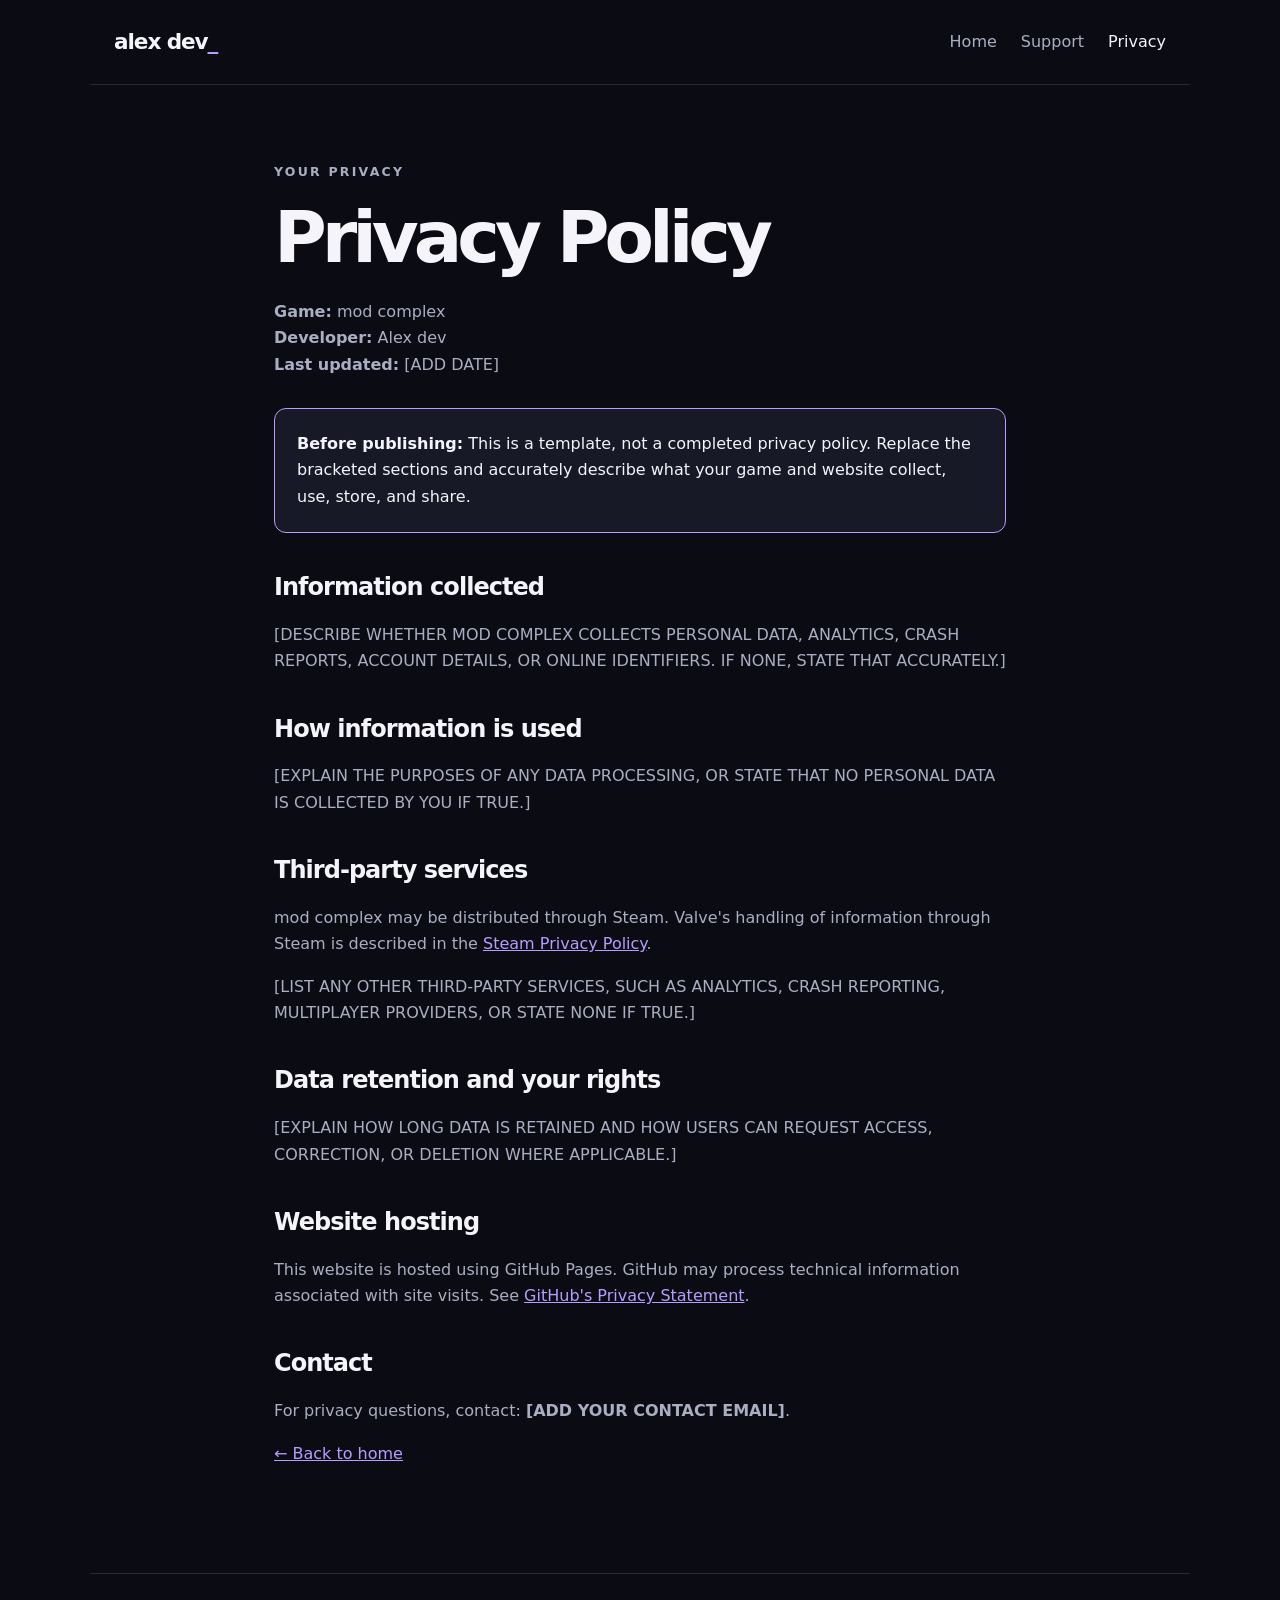
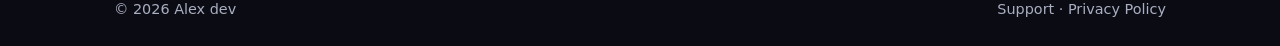
==== privacy.html @ 6298731d "first commit" ====
<!doctype html>
<html lang="en"><head><meta charset="utf-8"><meta name="viewport" content="width=device-width, initial-scale=1"><meta name="description" content="Privacy policy for mod complex by Alex dev."><title>Privacy Policy | Alex dev</title><link rel="stylesheet" href="style.css"></head>
<body><header class="site-header"><a class="brand" href="index.html">alex dev<span class="accent">_</span></a><nav aria-label="Main navigation"><a href="index.html">Home</a><a href="support.html">Support</a><a href="privacy.html" aria-current="page">Privacy</a></nav></header>
<main class="page"><p class="eyebrow">YOUR PRIVACY</p><h1>Privacy Policy</h1><p><strong>Game:</strong> mod complex<br><strong>Developer:</strong> Alex dev<br><strong>Last updated:</strong> [ADD DATE]</p><div class="notice"><strong>Before publishing:</strong> This is a template, not a completed privacy policy. Replace the bracketed sections and accurately describe what your game and website collect, use, store, and share.</div><h2>Information collected</h2><p>[DESCRIBE WHETHER MOD COMPLEX COLLECTS PERSONAL DATA, ANALYTICS, CRASH REPORTS, ACCOUNT DETAILS, OR ONLINE IDENTIFIERS. IF NONE, STATE THAT ACCURATELY.]</p><h2>How information is used</h2><p>[EXPLAIN THE PURPOSES OF ANY DATA PROCESSING, OR STATE THAT NO PERSONAL DATA IS COLLECTED BY YOU IF TRUE.]</p><h2>Third-party services</h2><p>mod complex may be distributed through Steam. Valve's handling of information through Steam is described in the <a href="https://store.steampowered.com/privacy_agreement/" target="_blank" rel="noopener noreferrer">Steam Privacy Policy</a>.</p><p>[LIST ANY OTHER THIRD-PARTY SERVICES, SUCH AS ANALYTICS, CRASH REPORTING, MULTIPLAYER PROVIDERS, OR STATE NONE IF TRUE.]</p><h2>Data retention and your rights</h2><p>[EXPLAIN HOW LONG DATA IS RETAINED AND HOW USERS CAN REQUEST ACCESS, CORRECTION, OR DELETION WHERE APPLICABLE.]</p><h2>Website hosting</h2><p>This website is hosted using GitHub Pages. GitHub may process technical information associated with site visits. See <a href="https://docs.github.com/en/site-policy/privacy-policies/github-general-privacy-statement" target="_blank" rel="noopener noreferrer">GitHub's Privacy Statement</a>.</p><h2>Contact</h2><p>For privacy questions, contact: <strong>[ADD YOUR CONTACT EMAIL]</strong>.</p><p><a href="index.html">← Back to home</a></p></main><footer><span>© 2026 Alex dev</span><span><a href="support.html">Support</a> · <a href="privacy.html">Privacy Policy</a></span></footer></body></html>
---- style.css ----
:root{color-scheme:dark;--bg:#0b0c13;--panel:#171926;--fg:#f4f4fa;--muted:#aaaec2;--accent:#b89cff}*{box-sizing:border-box}html{scroll-behavior:smooth}body{margin:0;background:var(--bg);color:var(--fg);font-family:system-ui,-apple-system,BlinkMacSystemFont,"Segoe UI",sans-serif;line-height:1.65}a{color:var(--accent)}a:hover{color:#d7c9ff}.site-header,footer{max-width:1100px;margin:auto;padding:24px;display:flex;justify-content:space-between;align-items:center;gap:20px}.site-header{border-bottom:1px solid #262837}.brand{text-decoration:none;color:var(--fg);font-weight:800;font-size:1.35rem;letter-spacing:-.05em}nav{display:flex;gap:24px}nav a,footer a{color:var(--muted);text-decoration:none}nav a[aria-current=page]{color:var(--fg)}.accent{color:var(--accent)}main{max-width:1100px;margin:auto;padding:0 24px}.hero{padding:110px 0 120px}.eyebrow{font-size:.78rem;font-weight:800;letter-spacing:.18em;color:var(--accent)}h1{font-size:clamp(2.8rem,8vw,5.7rem);letter-spacing:-.07em;line-height:1.1;margin:15px 0 22px}h2{font-size:clamp(1.5rem,4vw,2.4rem);letter-spacing:-.04em;line-height:1.2}.hero>p:not(.eyebrow){font-size:1.25rem;color:var(--muted)}.button{display:inline-block;margin-top:24px;background:var(--accent);color:#11101a;text-decoration:none;padding:12px 23px;border-radius:10px;font-weight:800}.button:hover{background:#d7c9ff;color:#11101a}.section{padding:0 0 110px}.game-card{display:grid;grid-template-columns:1fr 1fr;background:var(--panel);border:1px solid #2a2c3d;border-radius:18px;overflow:hidden}.game-art{min-height:300px;display:grid;place-items:center;background:radial-gradient(circle at 70% 20%,#51418a,#24203e 50%,#10111e);font-weight:900;font-size:clamp(2.8rem,7vw,5rem);line-height:.95;letter-spacing:-.08em;text-align:center}.game-copy{padding:45px;align-self:center}.game-copy p,.contact p,.page>p{color:var(--muted)}.pill{display:inline-block;border:1px solid #625480;border-radius:50px;padding:5px 12px;color:#d6c6ff;font-size:.82rem}.contact{border-top:1px solid #262837;padding-top:60px}.page{max-width:780px;padding-top:65px;padding-bottom:90px;min-height:70vh}.page h1{font-size:clamp(2.8rem,7vw,4.5rem)}.page h2{margin-top:40px;font-size:1.5rem}.info,.notice{background:var(--panel);border:1px solid #343449;border-radius:12px;padding:22px;margin:30px 0}.notice{border-color:#b89cff}.muted{color:var(--muted)}footer{border-top:1px solid #262837;color:var(--muted);font-size:.9rem}@media(max-width:650px){.site-header,footer{flex-wrap:wrap}nav{gap:15px}.hero{padding:75px 0 90px}.game-card{grid-template-columns:1fr}.game-art{min-height:230px}.game-copy{padding:26px}}
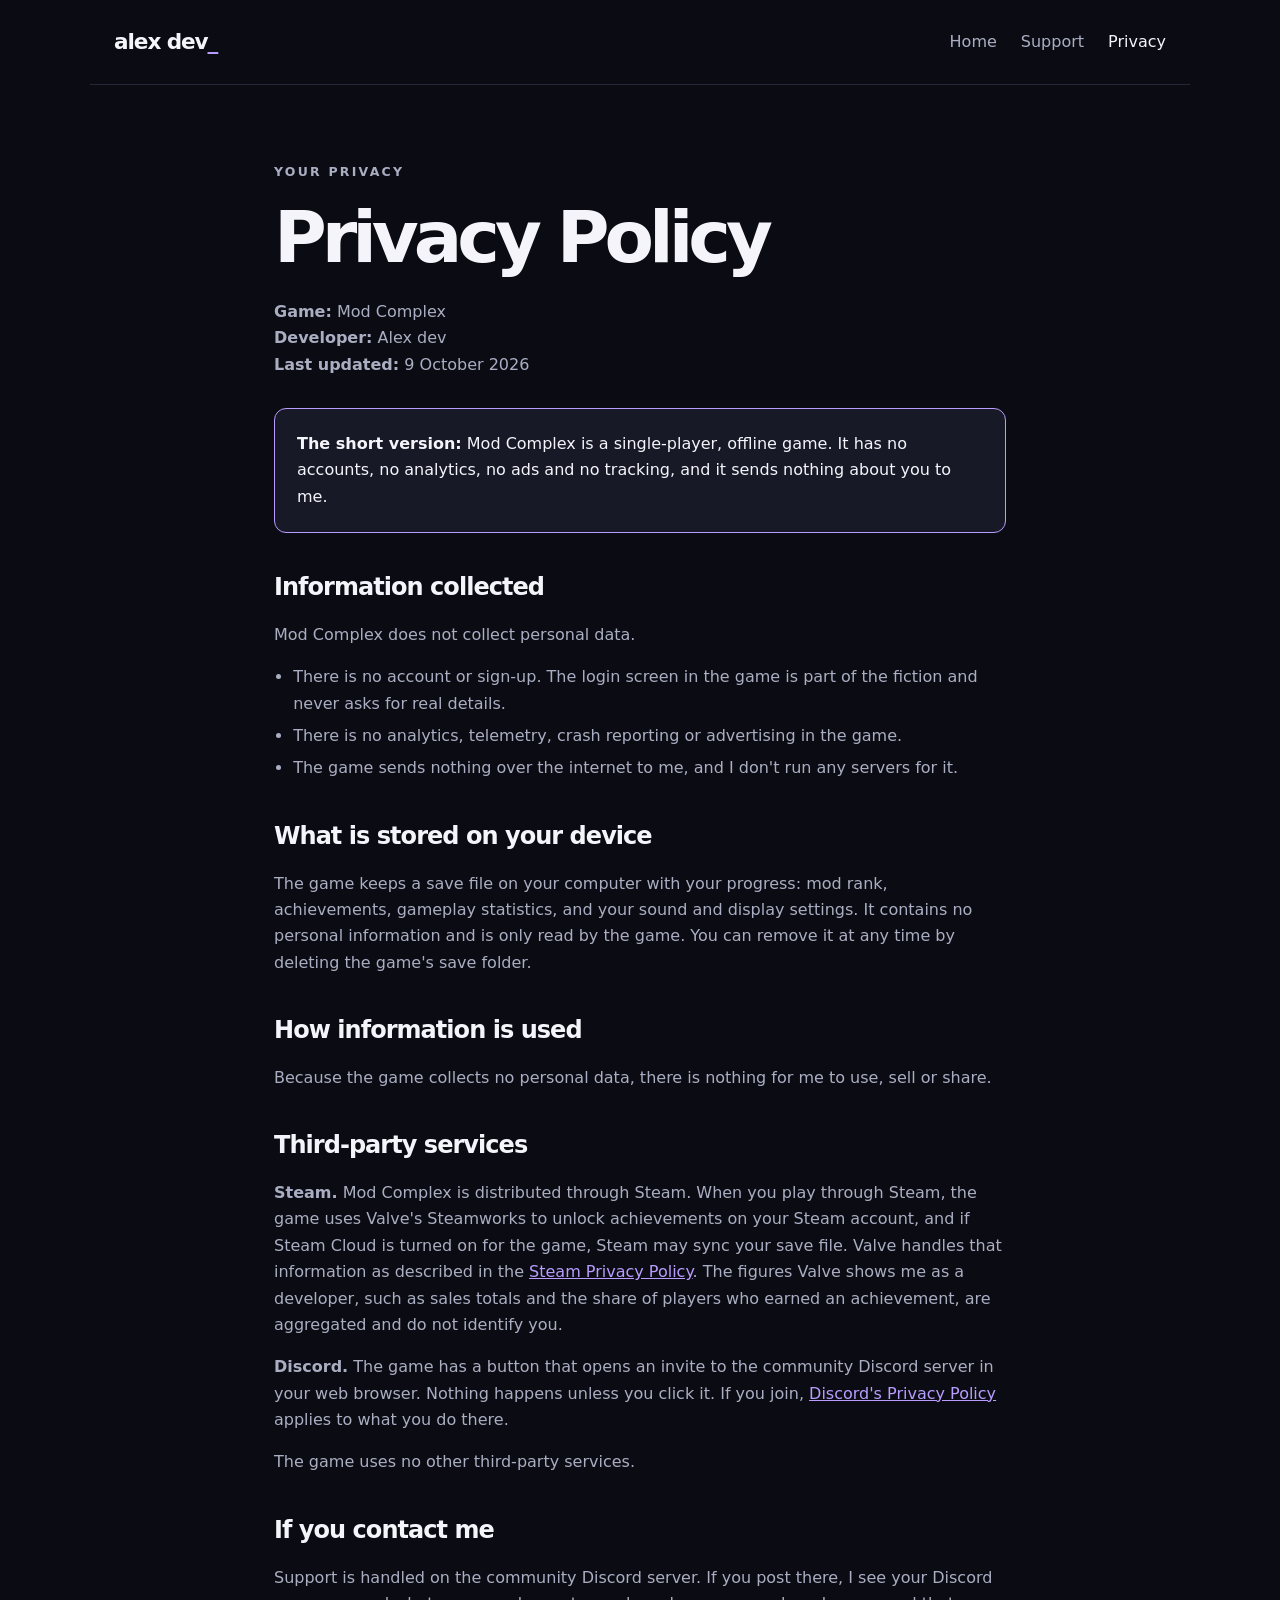
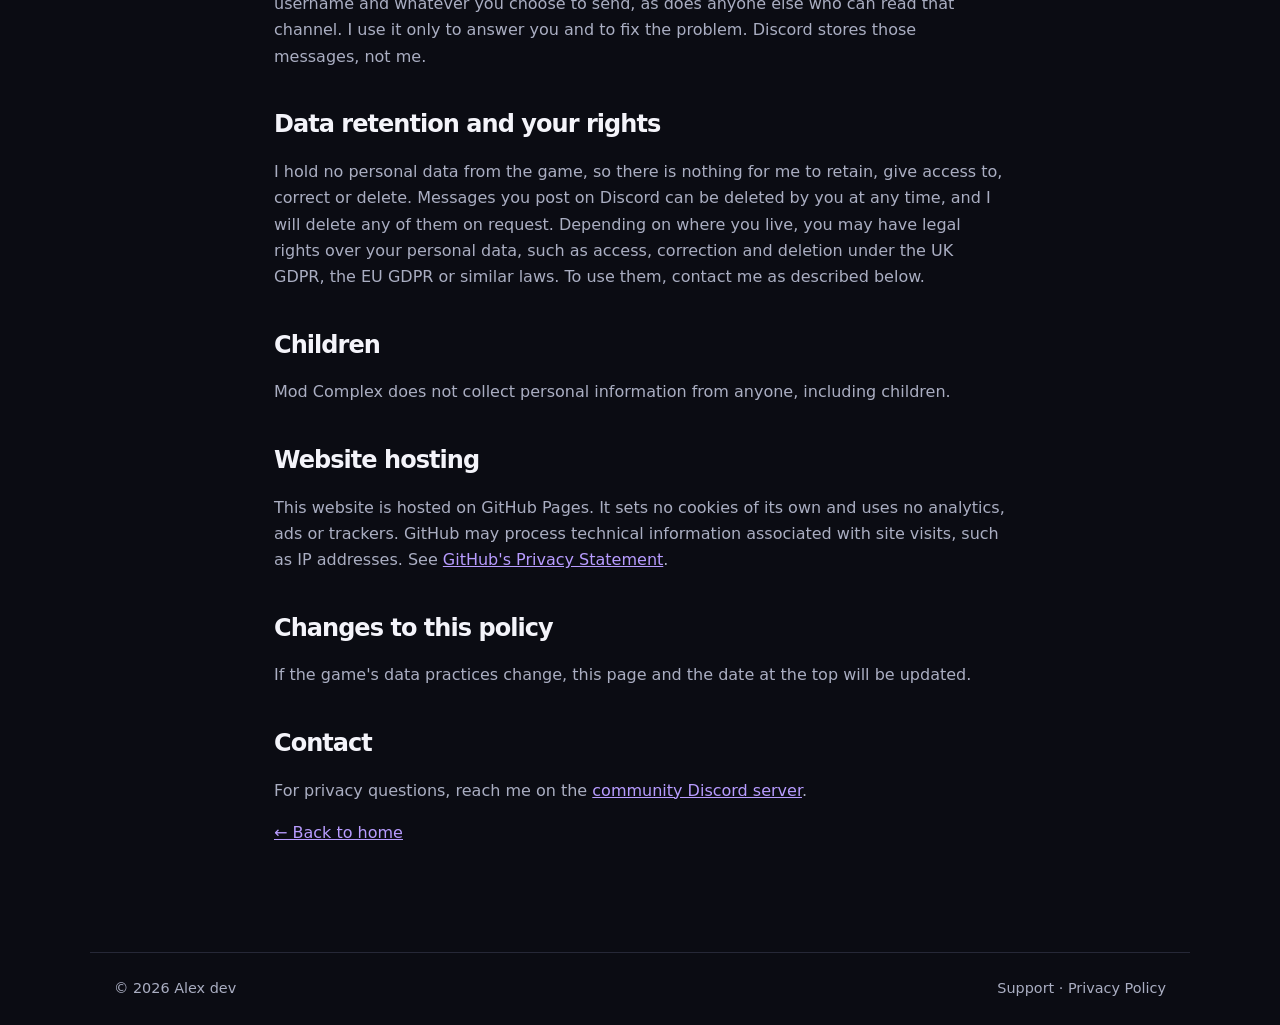
==== commit b028d5bc: "Finalize site content: game description, support page, privacy policy Replace every template placeho" ====
--- a/privacy.html
+++ b/privacy.html
@@ -1,4 +1,48 @@
 <!doctype html>
-<html lang="en"><head><meta charset="utf-8"><meta name="viewport" content="width=device-width, initial-scale=1"><meta name="description" content="Privacy policy for mod complex by Alex dev."><title>Privacy Policy | Alex dev</title><link rel="stylesheet" href="style.css"></head>
-<body><header class="site-header"><a class="brand" href="index.html">alex dev<span class="accent">_</span></a><nav aria-label="Main navigation"><a href="index.html">Home</a><a href="support.html">Support</a><a href="privacy.html" aria-current="page">Privacy</a></nav></header>
-<main class="page"><p class="eyebrow">YOUR PRIVACY</p><h1>Privacy Policy</h1><p><strong>Game:</strong> mod complex<br><strong>Developer:</strong> Alex dev<br><strong>Last updated:</strong> [ADD DATE]</p><div class="notice"><strong>Before publishing:</strong> This is a template, not a completed privacy policy. Replace the bracketed sections and accurately describe what your game and website collect, use, store, and share.</div><h2>Information collected</h2><p>[DESCRIBE WHETHER MOD COMPLEX COLLECTS PERSONAL DATA, ANALYTICS, CRASH REPORTS, ACCOUNT DETAILS, OR ONLINE IDENTIFIERS. IF NONE, STATE THAT ACCURATELY.]</p><h2>How information is used</h2><p>[EXPLAIN THE PURPOSES OF ANY DATA PROCESSING, OR STATE THAT NO PERSONAL DATA IS COLLECTED BY YOU IF TRUE.]</p><h2>Third-party services</h2><p>mod complex may be distributed through Steam. Valve's handling of information through Steam is described in the <a href="https://store.steampowered.com/privacy_agreement/" target="_blank" rel="noopener noreferrer">Steam Privacy Policy</a>.</p><p>[LIST ANY OTHER THIRD-PARTY SERVICES, SUCH AS ANALYTICS, CRASH REPORTING, MULTIPLAYER PROVIDERS, OR STATE NONE IF TRUE.]</p><h2>Data retention and your rights</h2><p>[EXPLAIN HOW LONG DATA IS RETAINED AND HOW USERS CAN REQUEST ACCESS, CORRECTION, OR DELETION WHERE APPLICABLE.]</p><h2>Website hosting</h2><p>This website is hosted using GitHub Pages. GitHub may process technical information associated with site visits. See <a href="https://docs.github.com/en/site-policy/privacy-policies/github-general-privacy-statement" target="_blank" rel="noopener noreferrer">GitHub's Privacy Statement</a>.</p><h2>Contact</h2><p>For privacy questions, contact: <strong>[ADD YOUR CONTACT EMAIL]</strong>.</p><p><a href="index.html">← Back to home</a></p></main><footer><span>© 2026 Alex dev</span><span><a href="support.html">Support</a> · <a href="privacy.html">Privacy Policy</a></span></footer></body></html>
+<html lang="en">
+<head>
+  <meta charset="utf-8">
+  <meta name="viewport" content="width=device-width, initial-scale=1">
+  <meta name="description" content="Privacy policy for Mod Complex by Alex dev.">
+  <title>Privacy Policy | Alex dev</title>
+  <link rel="stylesheet" href="style.css">
+</head>
+<body>
+  <header class="site-header"><a class="brand" href="index.html">alex dev<span class="accent">_</span></a><nav aria-label="Main navigation"><a href="index.html">Home</a><a href="support.html">Support</a><a href="privacy.html" aria-current="page">Privacy</a></nav></header>
+  <main class="page">
+    <p class="eyebrow">YOUR PRIVACY</p>
+    <h1>Privacy Policy</h1>
+    <p><strong>Game:</strong> Mod Complex<br><strong>Developer:</strong> Alex dev<br><strong>Last updated:</strong> 9 October 2026</p>
+    <div class="notice"><strong>The short version:</strong> Mod Complex is a single-player, offline game. It has no accounts, no analytics, no ads and no tracking, and it sends nothing about you to me.</div>
+    <h2>Information collected</h2>
+    <p>Mod Complex does not collect personal data.</p>
+    <ul>
+      <li>There is no account or sign-up. The login screen in the game is part of the fiction and never asks for real details.</li>
+      <li>There is no analytics, telemetry, crash reporting or advertising in the game.</li>
+      <li>The game sends nothing over the internet to me, and I don't run any servers for it.</li>
+    </ul>
+    <h2>What is stored on your device</h2>
+    <p>The game keeps a save file on your computer with your progress: mod rank, achievements, gameplay statistics, and your sound and display settings. It contains no personal information and is only read by the game. You can remove it at any time by deleting the game's save folder.</p>
+    <h2>How information is used</h2>
+    <p>Because the game collects no personal data, there is nothing for me to use, sell or share.</p>
+    <h2>Third-party services</h2>
+    <p><strong>Steam.</strong> Mod Complex is distributed through Steam. When you play through Steam, the game uses Valve's Steamworks to unlock achievements on your Steam account, and if Steam Cloud is turned on for the game, Steam may sync your save file. Valve handles that information as described in the <a href="https://store.steampowered.com/privacy_agreement/" target="_blank" rel="noopener noreferrer">Steam Privacy Policy</a>. The figures Valve shows me as a developer, such as sales totals and the share of players who earned an achievement, are aggregated and do not identify you.</p>
+    <p><strong>Discord.</strong> The game has a button that opens an invite to the community Discord server in your web browser. Nothing happens unless you click it. If you join, <a href="https://discord.com/privacy" target="_blank" rel="noopener noreferrer">Discord's Privacy Policy</a> applies to what you do there.</p>
+    <p>The game uses no other third-party services.</p>
+    <h2>If you contact me</h2>
+    <p>Support is handled on the community Discord server. If you post there, I see your Discord username and whatever you choose to send, as does anyone else who can read that channel. I use it only to answer you and to fix the problem. Discord stores those messages, not me.</p>
+    <h2>Data retention and your rights</h2>
+    <p>I hold no personal data from the game, so there is nothing for me to retain, give access to, correct or delete. Messages you post on Discord can be deleted by you at any time, and I will delete any of them on request. Depending on where you live, you may have legal rights over your personal data, such as access, correction and deletion under the UK GDPR, the EU GDPR or similar laws. To use them, contact me as described below.</p>
+    <h2>Children</h2>
+    <p>Mod Complex does not collect personal information from anyone, including children.</p>
+    <h2>Website hosting</h2>
+    <p>This website is hosted on GitHub Pages. It sets no cookies of its own and uses no analytics, ads or trackers. GitHub may process technical information associated with site visits, such as IP addresses. See <a href="https://docs.github.com/en/site-policy/privacy-policies/github-general-privacy-statement" target="_blank" rel="noopener noreferrer">GitHub's Privacy Statement</a>.</p>
+    <h2>Changes to this policy</h2>
+    <p>If the game's data practices change, this page and the date at the top will be updated.</p>
+    <h2>Contact</h2>
+    <p>For privacy questions, reach me on the <a href="https://discord.com/invite/z2venCVbe" target="_blank" rel="noopener noreferrer">community Discord server</a>.</p>
+    <p><a href="index.html">← Back to home</a></p>
+  </main>
+  <footer><span>© 2026 Alex dev</span><span><a href="support.html">Support</a> · <a href="privacy.html">Privacy Policy</a></span></footer>
+</body>
+</html>
--- a/style.css
+++ b/style.css
@@ -1 +1 @@
-:root{color-scheme:dark;--bg:#0b0c13;--panel:#171926;--fg:#f4f4fa;--muted:#aaaec2;--accent:#b89cff}*{box-sizing:border-box}html{scroll-behavior:smooth}body{margin:0;background:var(--bg);color:var(--fg);font-family:system-ui,-apple-system,BlinkMacSystemFont,"Segoe UI",sans-serif;line-height:1.65}a{color:var(--accent)}a:hover{color:#d7c9ff}.site-header,footer{max-width:1100px;margin:auto;padding:24px;display:flex;justify-content:space-between;align-items:center;gap:20px}.site-header{border-bottom:1px solid #262837}.brand{text-decoration:none;color:var(--fg);font-weight:800;font-size:1.35rem;letter-spacing:-.05em}nav{display:flex;gap:24px}nav a,footer a{color:var(--muted);text-decoration:none}nav a[aria-current=page]{color:var(--fg)}.accent{color:var(--accent)}main{max-width:1100px;margin:auto;padding:0 24px}.hero{padding:110px 0 120px}.eyebrow{font-size:.78rem;font-weight:800;letter-spacing:.18em;color:var(--accent)}h1{font-size:clamp(2.8rem,8vw,5.7rem);letter-spacing:-.07em;line-height:1.1;margin:15px 0 22px}h2{font-size:clamp(1.5rem,4vw,2.4rem);letter-spacing:-.04em;line-height:1.2}.hero>p:not(.eyebrow){font-size:1.25rem;color:var(--muted)}.button{display:inline-block;margin-top:24px;background:var(--accent);color:#11101a;text-decoration:none;padding:12px 23px;border-radius:10px;font-weight:800}.button:hover{background:#d7c9ff;color:#11101a}.section{padding:0 0 110px}.game-card{display:grid;grid-template-columns:1fr 1fr;background:var(--panel);border:1px solid #2a2c3d;border-radius:18px;overflow:hidden}.game-art{min-height:300px;display:grid;place-items:center;background:radial-gradient(circle at 70% 20%,#51418a,#24203e 50%,#10111e);font-weight:900;font-size:clamp(2.8rem,7vw,5rem);line-height:.95;letter-spacing:-.08em;text-align:center}.game-copy{padding:45px;align-self:center}.game-copy p,.contact p,.page>p{color:var(--muted)}.pill{display:inline-block;border:1px solid #625480;border-radius:50px;padding:5px 12px;color:#d6c6ff;font-size:.82rem}.contact{border-top:1px solid #262837;padding-top:60px}.page{max-width:780px;padding-top:65px;padding-bottom:90px;min-height:70vh}.page h1{font-size:clamp(2.8rem,7vw,4.5rem)}.page h2{margin-top:40px;font-size:1.5rem}.info,.notice{background:var(--panel);border:1px solid #343449;border-radius:12px;padding:22px;margin:30px 0}.notice{border-color:#b89cff}.muted{color:var(--muted)}footer{border-top:1px solid #262837;color:var(--muted);font-size:.9rem}@media(max-width:650px){.site-header,footer{flex-wrap:wrap}nav{gap:15px}.hero{padding:75px 0 90px}.game-card{grid-template-columns:1fr}.game-art{min-height:230px}.game-copy{padding:26px}}
+:root{color-scheme:dark;--bg:#0b0c13;--panel:#171926;--fg:#f4f4fa;--muted:#aaaec2;--accent:#b89cff}*{box-sizing:border-box}html{scroll-behavior:smooth}body{margin:0;background:var(--bg);color:var(--fg);font-family:system-ui,-apple-system,BlinkMacSystemFont,"Segoe UI",sans-serif;line-height:1.65}a{color:var(--accent)}a:hover{color:#d7c9ff}.site-header,footer{max-width:1100px;margin:auto;padding:24px;display:flex;justify-content:space-between;align-items:center;gap:20px}.site-header{border-bottom:1px solid #262837}.brand{text-decoration:none;color:var(--fg);font-weight:800;font-size:1.35rem;letter-spacing:-.05em}nav{display:flex;gap:24px}nav a,footer a{color:var(--muted);text-decoration:none}nav a[aria-current=page]{color:var(--fg)}.accent{color:var(--accent)}main{max-width:1100px;margin:auto;padding:0 24px}.hero{padding:110px 0 120px}.eyebrow{font-size:.78rem;font-weight:800;letter-spacing:.18em;color:var(--accent)}h1{font-size:clamp(2.8rem,8vw,5.7rem);letter-spacing:-.07em;line-height:1.1;margin:15px 0 22px}h2{font-size:clamp(1.5rem,4vw,2.4rem);letter-spacing:-.04em;line-height:1.2}.hero>p:not(.eyebrow){font-size:1.25rem;color:var(--muted)}.button{display:inline-block;margin-top:24px;background:var(--accent);color:#11101a;text-decoration:none;padding:12px 23px;border-radius:10px;font-weight:800}.button:hover{background:#d7c9ff;color:#11101a}.section{padding:0 0 110px}.game-card{display:grid;grid-template-columns:1fr 1fr;background:var(--panel);border:1px solid #2a2c3d;border-radius:18px;overflow:hidden}.game-art{min-height:300px;display:grid;place-items:center;background:radial-gradient(circle at 70% 20%,#51418a,#24203e 50%,#10111e);font-weight:900;font-size:clamp(2.8rem,7vw,5rem);line-height:.95;letter-spacing:-.08em;text-align:center}.game-copy{padding:45px;align-self:center}.game-copy p,.contact p,.page>p,.game-copy li,.page li{color:var(--muted)}.game-copy ul,.page ul{padding-left:1.2em}.game-copy ul{margin:0 0 22px}.page li{margin:6px 0}.pill{display:inline-block;border:1px solid #625480;border-radius:50px;padding:5px 12px;color:#d6c6ff;font-size:.82rem}.contact{border-top:1px solid #262837;padding-top:60px}.page{max-width:780px;padding-top:65px;padding-bottom:90px;min-height:70vh}.page h1{font-size:clamp(2.8rem,7vw,4.5rem)}.page h2{margin-top:40px;font-size:1.5rem}.info,.notice{background:var(--panel);border:1px solid #343449;border-radius:12px;padding:22px;margin:30px 0}.notice{border-color:#b89cff}.info h2:first-child{margin-top:0}.muted{color:var(--muted)}footer{border-top:1px solid #262837;color:var(--muted);font-size:.9rem}@media(max-width:650px){.site-header,footer{flex-wrap:wrap}nav{gap:15px}.hero{padding:75px 0 90px}.game-card{grid-template-columns:1fr}.game-art{min-height:230px}.game-copy{padding:26px}}
